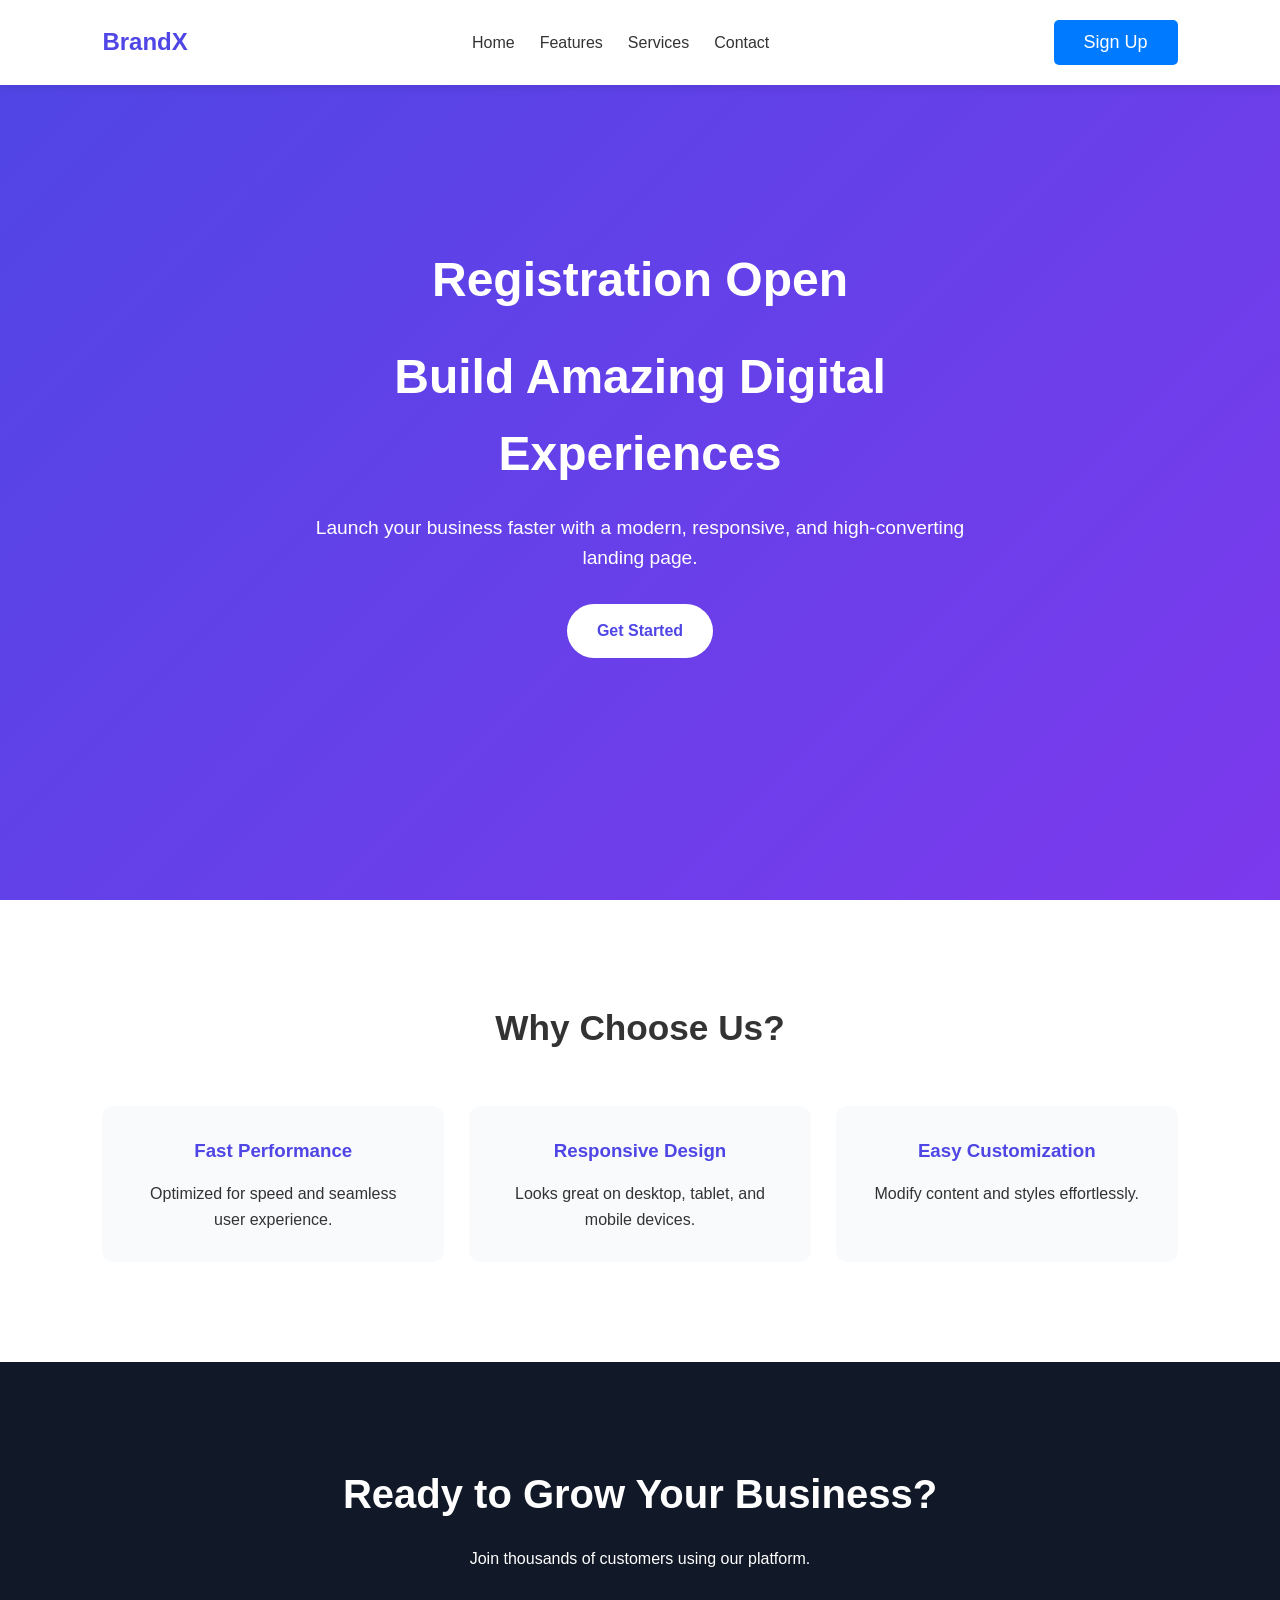
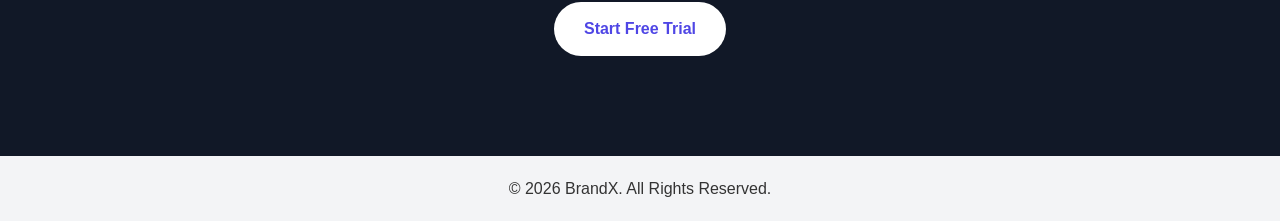
==== index.html @ aa25edfa "add a signup button" ====
<!DOCTYPE html>
<html lang="en">
<head>
    <meta charset="UTF-8">
    <meta name="viewport" content="width=device-width, initial-scale=1.0">
    <title>Modern Landing Page</title>
    <link rel="stylesheet" href="./CSS/style.css">
</head>
<body>

    <nav>
        <div class="logo">BrandX</div>

        <ul class="nav-links">
            <li><a href="#home">Home</a></li>
            <li><a href="#features">Features</a></li>
            <li><a href="service.html">Services</a></li>
            <li><a href="#contact">Contact</a></li>
        </ul>

        <button id="signupBtn">Sign Up</button>

<div class="popup" id="popup">
    <div class="form-box">
        <span class="close">&times;</span>

        <h2>Create Account</h2>

        <form>
            <input type="email" placeholder="Enter Email" required>
            <input type="password" placeholder="Enter Password" required>

            <button type="submit" class="signup-btn">
                Sign Up
            </button>

            <div class="divider">OR</div>

            <button type="button" class="google-btn">
                Login with Google
            </button>
        </form>
    </div>
</div>

        

    </nav>

    <section class="hero" id="home">
        <div class="hero-content">
            <h1>Registration Open</h1>
            <h1>Build Amazing Digital Experiences</h1>

            <p>
                Launch your business faster with a modern, responsive,
                and high-converting landing page.
            </p>

            <a href="#features" class="btn">Get Started</a>
        </div>
    </section>

    <section class="features" id="features">
        <h2>Why Choose Us?</h2>

        <div class="feature-grid">
            <div class="card">
                <h3>Fast Performance</h3>
                <p>Optimized for speed and seamless user experience.</p>
            </div>

            <div class="card">
                <h3>Responsive Design</h3>
                <p>Looks great on desktop, tablet, and mobile devices.</p>
            </div>

            <div class="card">
                <h3>Easy Customization</h3>
                <p>Modify content and styles effortlessly.</p>
            </div>
        </div>
    </section>

    <section class="cta" id="contact">
        <h2>Ready to Grow Your Business?</h2>
        <p>Join thousands of customers using our platform.</p>

        <a href="#" class="btn cta-btn">Start Free Trial</a>
    </section>

    <footer>
        <p>&copy; 2026 BrandX. All Rights Reserved.</p>
    </footer>

    <script src="./JS/app.js"></script>
</body>
</html>
---- CSS/style.css ----
*{
    margin:0;
    padding:0;
    box-sizing:border-box;
    font-family:Arial, sans-serif;
}

html{
    scroll-behavior:smooth;
}

body{
    line-height:1.6;
    color:#333;
}

/* Navbar */
nav{
    position:fixed;
    top:0;
    width:100%;
    display:flex;
    justify-content:space-between;
    align-items:center;
    padding:20px 8%;
    background:#fff;
    box-shadow:0 2px 10px rgba(0,0,0,0.1);
    z-index:1000;
}

.logo{
    font-size:24px;
    font-weight:bold;
    color:#4f46e5;
}

.nav-links{
    display:flex;
    list-style:none;
    gap:25px;
}

.nav-links a{
    text-decoration:none;
    color:#333;
    transition:0.3s;
}

.nav-links a:hover{
    color:#4f46e5;
}

/* Hero Section */
.hero{
    min-height:100vh;
    display:flex;
    justify-content:center;
    align-items:center;
    text-align:center;
    padding:0 20px;
    background:linear-gradient(135deg,#4f46e5,#7c3aed);
    color:white;
}

.hero-content{
    max-width:700px;
}

.hero h1{
    font-size:3rem;
    margin-bottom:20px;
}

.hero p{
    font-size:1.2rem;
    margin-bottom:30px;
}

.btn{
    display:inline-block;
    padding:14px 30px;
    background:white;
    color:#4f46e5;
    text-decoration:none;
    border-radius:50px;
    font-weight:bold;
    transition:0.3s;
}

.btn:hover{
    transform:translateY(-3px);
    box-shadow:0 10px 20px rgba(0,0,0,0.2);
}

/* Features */
.features{
    padding:100px 8%;
    text-align:center;
}

.features h2{
    margin-bottom:50px;
    font-size:2.2rem;
}

.feature-grid{
    display:grid;
    grid-template-columns:repeat(auto-fit,minmax(250px,1fr));
    gap:25px;
}

.card{
    background:#f8fafc;
    padding:30px;
    border-radius:12px;
    transition:0.3s;
}

.card:hover{
    transform:translateY(-8px);
    box-shadow:0 10px 25px rgba(0,0,0,0.1);
}

.card h3{
    margin-bottom:15px;
    color:#4f46e5;
}

/* CTA */
.cta{
    background:#111827;
    color:white;
    text-align:center;
    padding:100px 8%;
}

.cta h2{
    margin-bottom:20px;
    font-size:2.5rem;
}

.cta p{
    margin-bottom:30px;
}

/* Footer */
footer{
    text-align:center;
    padding:20px;
    background:#f3f4f6;
}

@media(max-width:768px){

    nav{
        flex-direction:column;
        gap:15px;
    }

    .hero h1{
        font-size:2.2rem;
    }

    .nav-links{
        gap:15px;
    }
}
/* Service Page */

.service-hero{
    height:60vh;
    background:linear-gradient(135deg,#4f46e5,#7c3aed);
    display:flex;
    justify-content:center;
    align-items:center;
    text-align:center;
    color:#fff;
    padding:20px;
}

.service-content h1{
    font-size:3rem;
    margin-bottom:15px;
}

.service-content p{
    max-width:700px;
    margin:auto;
    font-size:1.1rem;
}

.services-section{
    padding:100px 8%;
    display:grid;
    grid-template-columns:repeat(auto-fit,minmax(280px,1fr));
    gap:25px;
}

.service-card{
    background:#f8fafc;
    padding:30px;
    border-radius:12px;
    text-align:center;
    transition:0.3s;
}

.service-card:hover{
    transform:translateY(-10px);
    box-shadow:0 10px 25px rgba(0,0,0,0.1);
}

.service-card h2{
    color:#4f46e5;
    margin-bottom:15px;
}
#signupBtn{
    padding:12px 30px;
    background:#007bff;
    color:white;
    border:none;
    border-radius:5px;
    cursor:pointer;
    font-size:18px;
}

.popup{
    display:none;
    position:fixed;
    top:0;
    left:0;
    width:100%;
    height:100%;
    background:rgba(0,0,0,0.6);
}

.form-box{
    width:350px;
    background:white;
    padding:25px;
    border-radius:10px;
    position:absolute;
    top:50%;
    left:50%;
    transform:translate(-50%,-50%);
}

.close{
    float:right;
    font-size:25px;
    cursor:pointer;
}

h2{
    text-align:center;
    margin-bottom:20px;
}

input{
    width:100%;
    padding:12px;
    margin:10px 0;
    border:1px solid #ccc;
    border-radius:5px;
}

.signup-btn{
    width:100%;
    padding:12px;
    background:#007bff;
    color:white;
    border:none;
    border-radius:5px;
    cursor:pointer;
}

.divider{
    text-align:center;
    margin:15px 0;
    color:#666;
}

.google-btn{
    width:100%;
    padding:12px;
    background:#fff;
    border:1px solid #ccc;
    border-radius:5px;
    cursor:pointer;
    font-weight:bold;
}
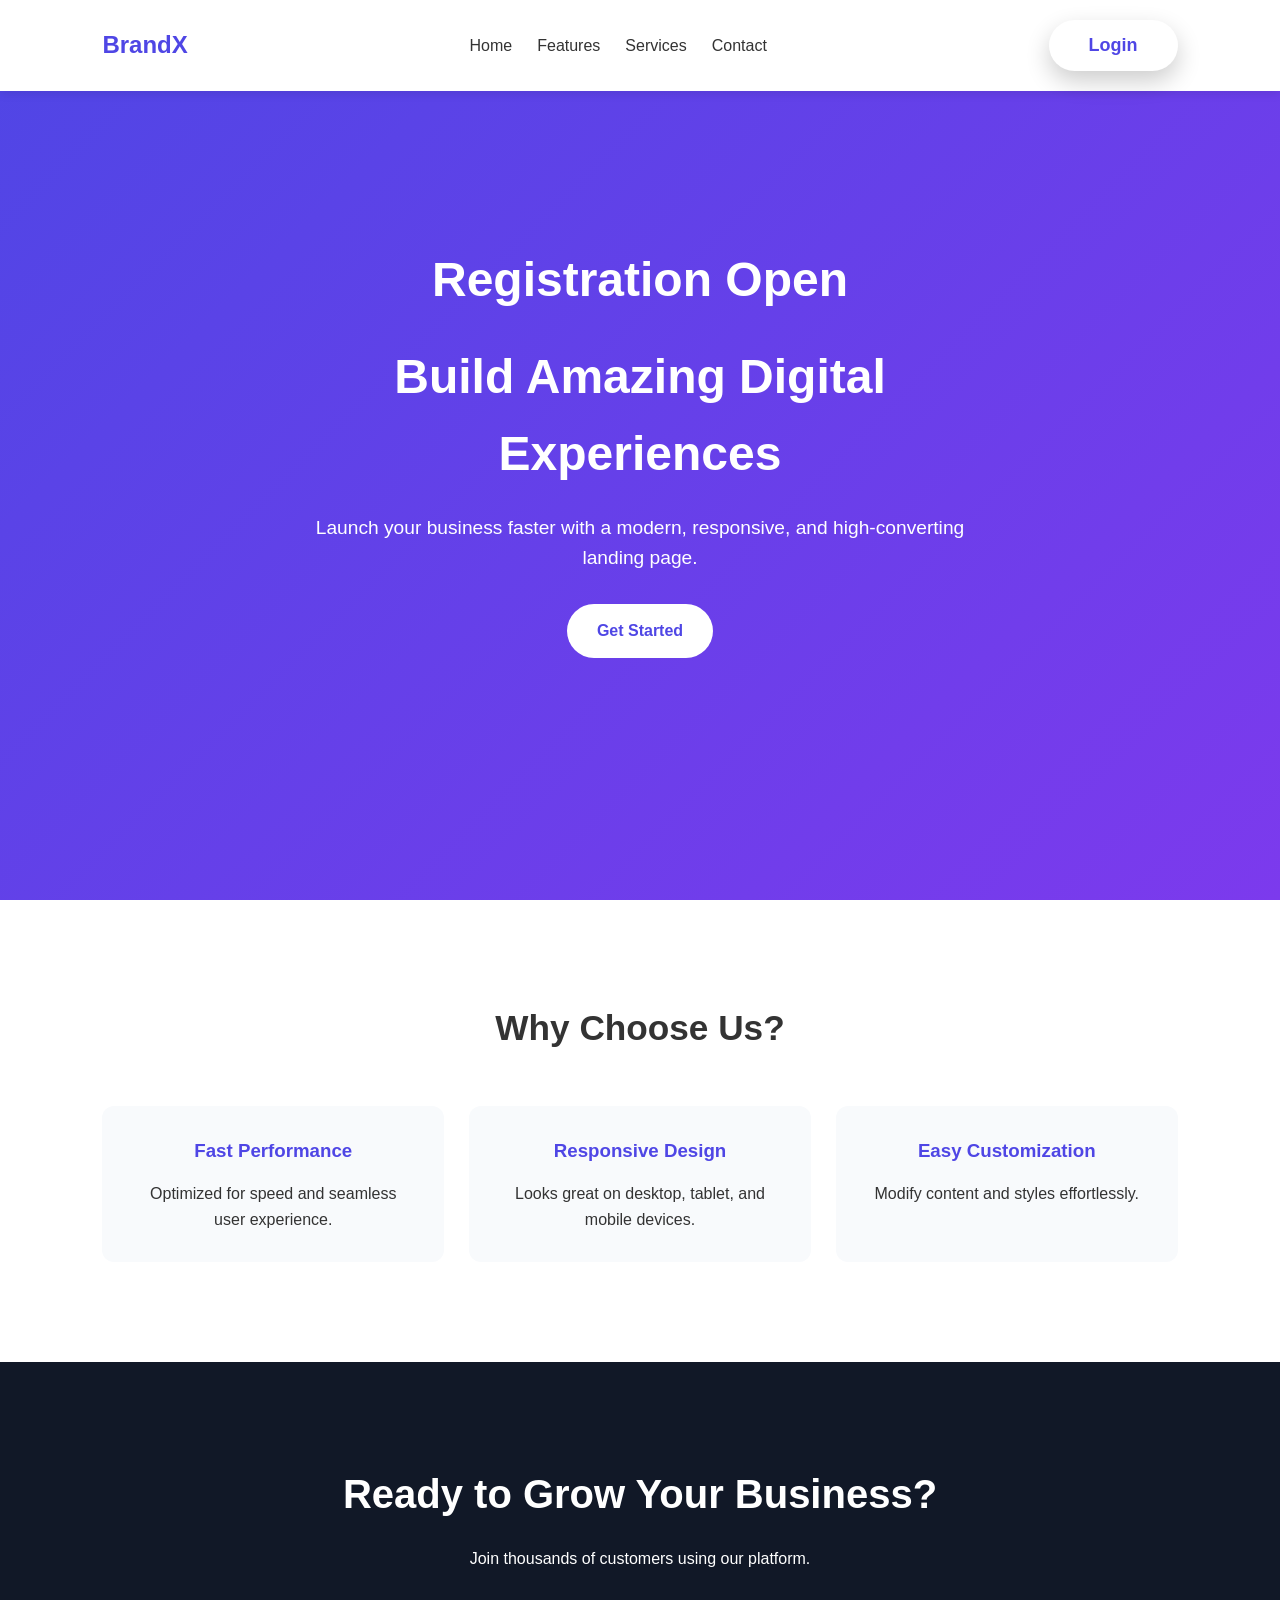
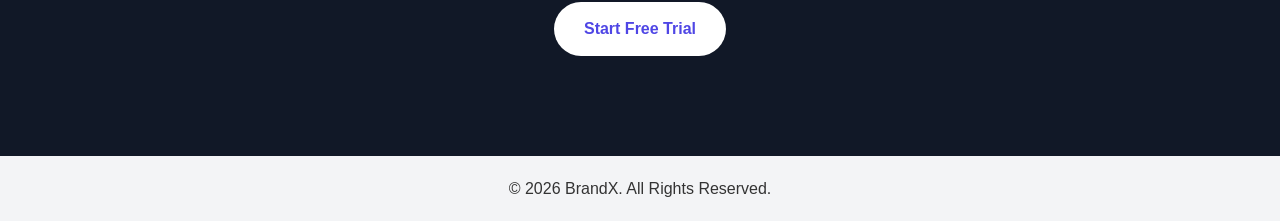
==== commit 204d564d: "add a login button" ====
--- a/index.html
+++ b/index.html
@@ -17,33 +17,26 @@
             <li><a href="service.html">Services</a></li>
             <li><a href="#contact">Contact</a></li>
         </ul>
+         <button class="login-btn" onclick="openForm()">
+        Login
+    </button>
 
-        <button id="signupBtn">Sign Up</button>
+    <div class="popup" id="loginPopup">
+        <div class="form-box">
+            <span class="close-btn" onclick="closeForm()">×</span>
 
-<div class="popup" id="popup">
-    <div class="form-box">
-        <span class="close">&times;</span>
+            <h2>Welcome Back</h2>
 
-        <h2>Create Account</h2>
+            <form>
+                <input type="email" placeholder="Email Address" required>
+                <input type="password" placeholder="Password" required>
 
-        <form>
-            <input type="email" placeholder="Enter Email" required>
-            <input type="password" placeholder="Enter Password" required>
-
-            <button type="submit" class="signup-btn">
-                Sign Up
-            </button>
-
-            <div class="divider">OR</div>
-
-            <button type="button" class="google-btn">
-                Login with Google
-            </button>
-        </form>
+                <button type="submit" class="submit-btn">
+                    Sign In
+                </button>
+            </form>
+        </div>
     </div>
-</div>
-
-        
 
     </nav>
 
--- a/CSS/style.css
+++ b/CSS/style.css
@@ -213,78 +213,104 @@
     color:#4f46e5;
     margin-bottom:15px;
 }
-#signupBtn{
-    padding:12px 30px;
-    background:#007bff;
-    color:white;
+/* Login Button */
+.login-btn{
+    padding:15px 40px;
     border:none;
-    border-radius:5px;
+    border-radius:50px;
+    background:white;
+    color:#4f46e5;
+    font-size:18px;
+    font-weight:600;
     cursor:pointer;
-    font-size:18px;
-}
-
+    transition:0.3s;
+    box-shadow:0 10px 25px rgba(0,0,0,0.2);
+}
+
+.login-btn:hover{
+    transform:translateY(-4px);
+    box-shadow:0 15px 35px rgba(0,0,0,0.3);
+}
+
+/* Popup Background */
 .popup{
-    display:none;
     position:fixed;
     top:0;
     left:0;
     width:100%;
     height:100%;
-    background:rgba(0,0,0,0.6);
-}
-
+    background:rgba(0,0,0,0.5);
+    display:none;
+    justify-content:center;
+    align-items:center;
+}
+
+/* Form Box */
 .form-box{
-    width:350px;
+    width:380px;
     background:white;
-    padding:25px;
+    padding:35px;
+    border-radius:20px;
+    position:relative;
+    animation:popup 0.3s ease;
+}
+
+@keyframes popup{
+    from{
+        transform:scale(0.8);
+        opacity:0;
+    }
+    to{
+        transform:scale(1);
+        opacity:1;
+    }
+}
+
+.form-box h2{
+    text-align:center;
+    margin-bottom:25px;
+    color:#333;
+}
+
+.form-box input{
+    width:100%;
+    padding:14px;
+    margin:10px 0;
+    border:1px solid #ddd;
     border-radius:10px;
+    outline:none;
+    font-size:15px;
+}
+
+.form-box input:focus{
+    border-color:#4f46e5;
+}
+
+/* Login Form Button */
+.submit-btn{
+    width:100%;
+    padding:14px;
+    border:none;
+    border-radius:10px;
+    background:linear-gradient(135deg,#4f46e5,#7c3aed);
+    color:white;
+    font-size:16px;
+    font-weight:600;
+    cursor:pointer;
+    margin-top:10px;
+    transition:0.3s;
+}
+
+.submit-btn:hover{
+    transform:translateY(-2px);
+}
+
+/* Close Button */
+.close-btn{
     position:absolute;
-    top:50%;
-    left:50%;
-    transform:translate(-50%,-50%);
-}
-
-.close{
-    float:right;
-    font-size:25px;
+    top:15px;
+    right:20px;
+    font-size:28px;
     cursor:pointer;
-}
-
-h2{
-    text-align:center;
-    margin-bottom:20px;
-}
-
-input{
-    width:100%;
-    padding:12px;
-    margin:10px 0;
-    border:1px solid #ccc;
-    border-radius:5px;
-}
-
-.signup-btn{
-    width:100%;
-    padding:12px;
-    background:#007bff;
-    color:white;
-    border:none;
-    border-radius:5px;
-    cursor:pointer;
-}
-
-.divider{
-    text-align:center;
-    margin:15px 0;
     color:#666;
-}
-
-.google-btn{
-    width:100%;
-    padding:12px;
-    background:#fff;
-    border:1px solid #ccc;
-    border-radius:5px;
-    cursor:pointer;
-    font-weight:bold;
 }
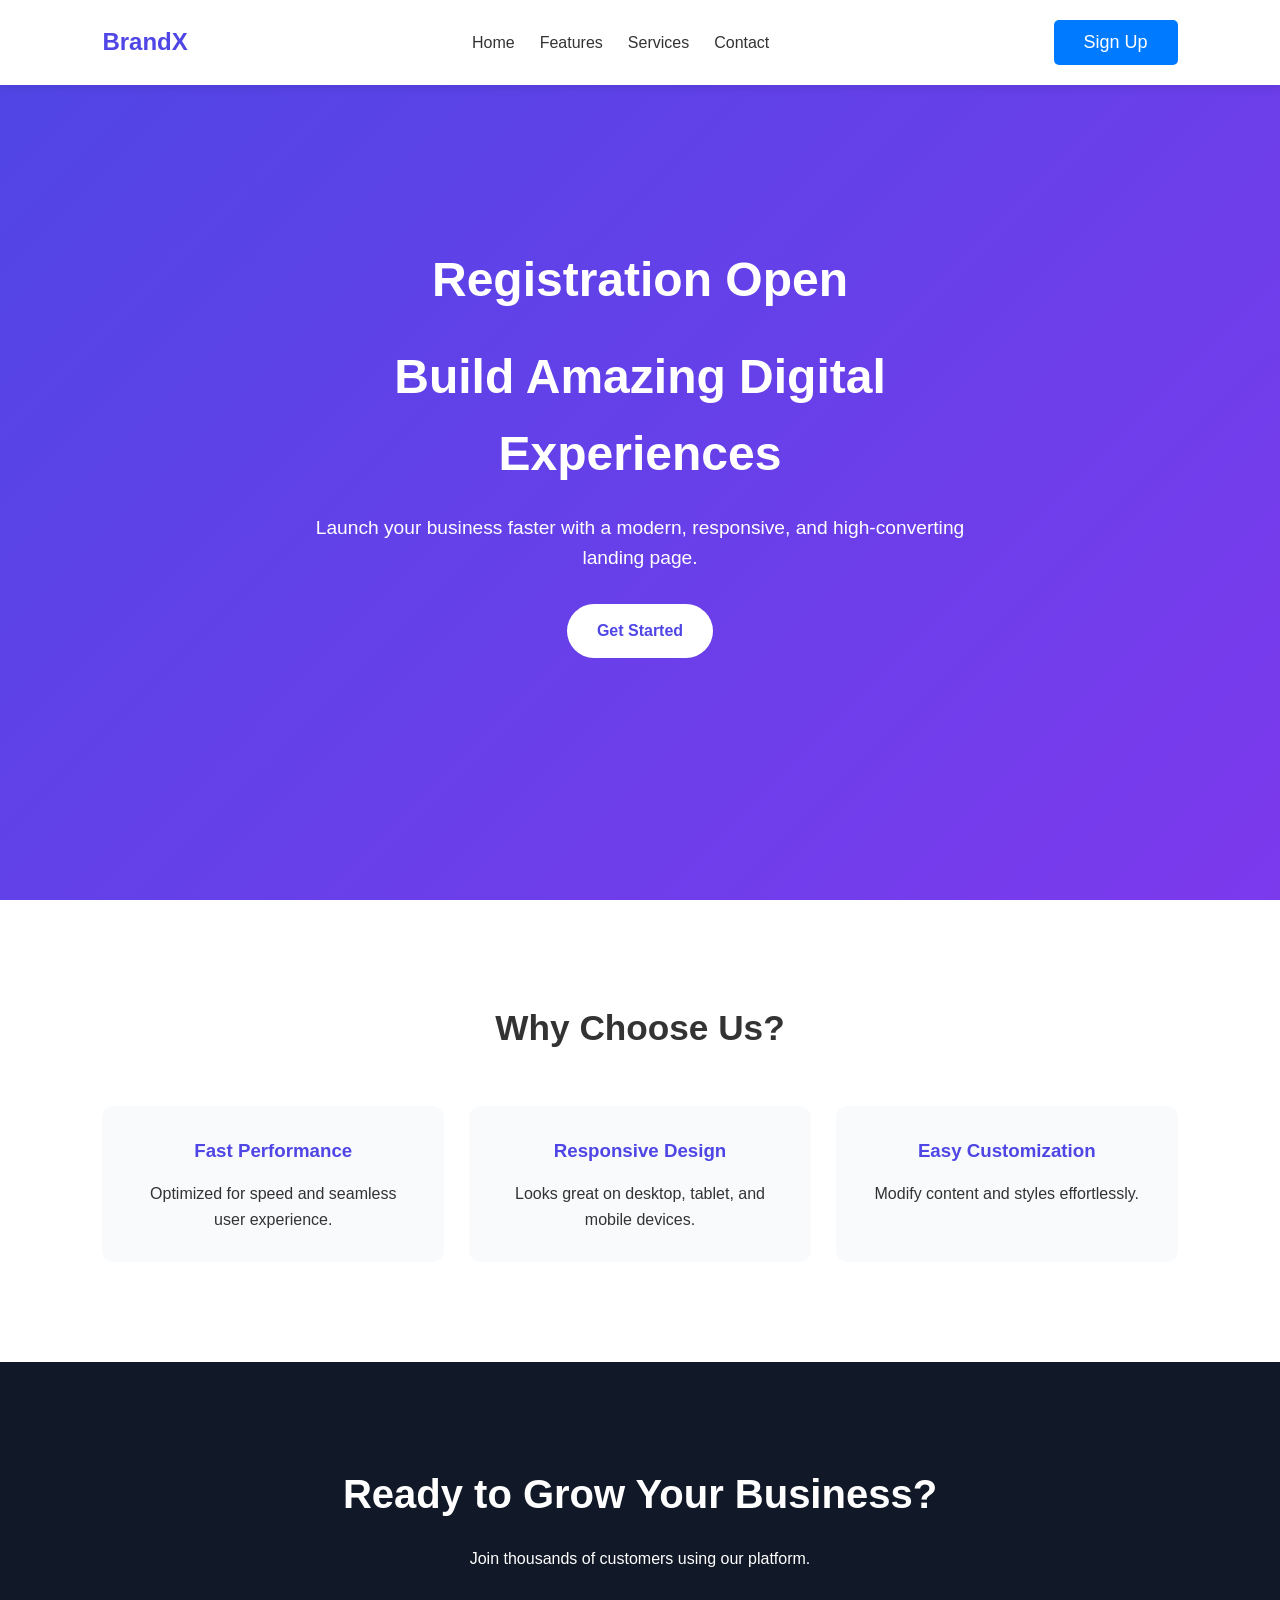
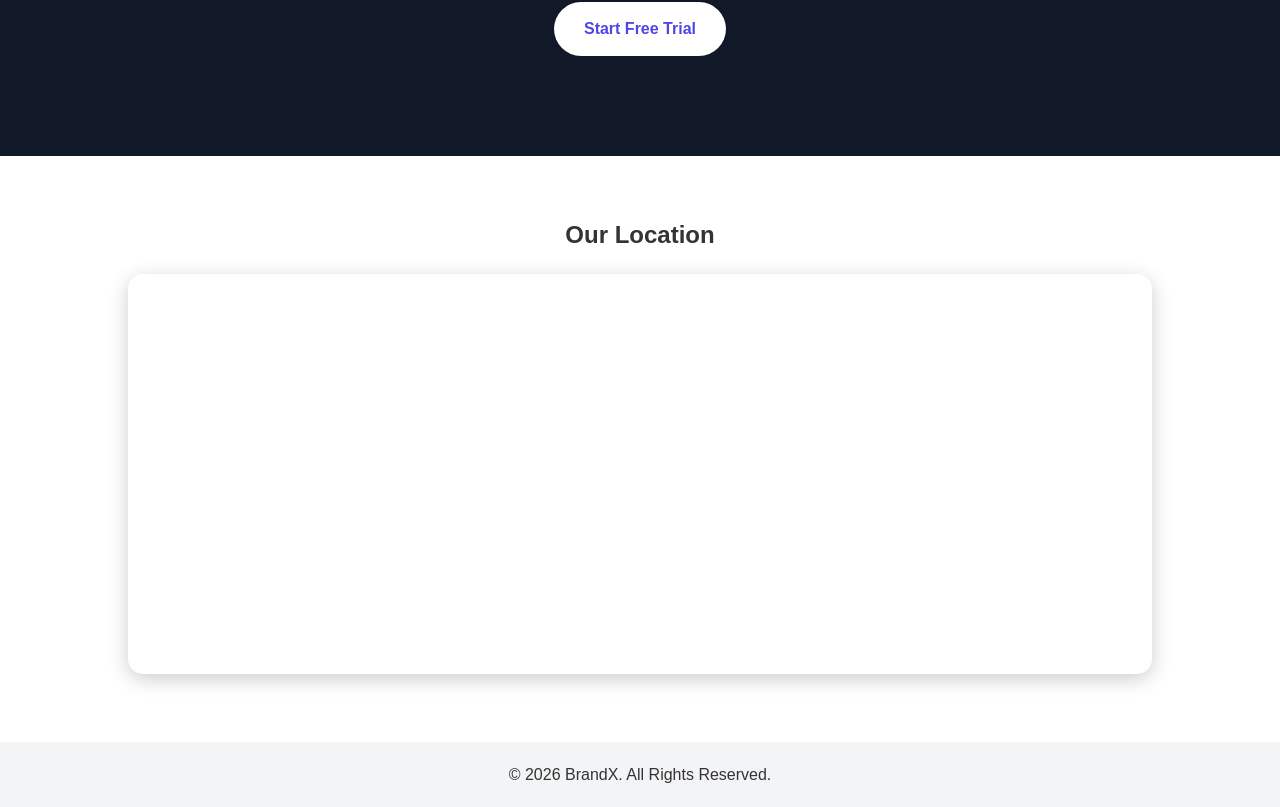
==== commit af589ddc: "Added map section" ====
--- a/index.html
+++ b/index.html
@@ -17,26 +17,33 @@
             <li><a href="service.html">Services</a></li>
             <li><a href="#contact">Contact</a></li>
         </ul>
-         <button class="login-btn" onclick="openForm()">
-        Login
-    </button>
 
-    <div class="popup" id="loginPopup">
-        <div class="form-box">
-            <span class="close-btn" onclick="closeForm()">×</span>
+        <button id="signupBtn">Sign Up</button>
 
-            <h2>Welcome Back</h2>
+<div class="popup" id="popup">
+    <div class="form-box">
+        <span class="close">&times;</span>
 
-            <form>
-                <input type="email" placeholder="Email Address" required>
-                <input type="password" placeholder="Password" required>
+        <h2>Create Account</h2>
 
-                <button type="submit" class="submit-btn">
-                    Sign In
-                </button>
-            </form>
-        </div>
+        <form>
+            <input type="email" placeholder="Enter Email" required>
+            <input type="password" placeholder="Enter Password" required>
+
+            <button type="submit" class="signup-btn">
+                Sign Up
+            </button>
+
+            <div class="divider">OR</div>
+
+            <button type="button" class="google-btn">
+                Login with Google
+            </button>
+        </form>
     </div>
+</div>
+
+        
 
     </nav>
 
@@ -81,6 +88,17 @@
 
         <a href="#" class="btn cta-btn">Start Free Trial</a>
     </section>
+    <section class="map-section">
+    <h2>Our Location</h2>
+
+    <iframe
+        src="https://www.google.com/maps?q=Karachi,Pakistan&output=embed"
+        width="100%"
+        height="400"
+        style="border:0;"
+        loading="lazy">
+    </iframe>
+</section>
 
     <footer>
         <p>&copy; 2026 BrandX. All Rights Reserved.</p>
--- a/CSS/style.css
+++ b/CSS/style.css
@@ -213,104 +213,93 @@
     color:#4f46e5;
     margin-bottom:15px;
 }
-/* Login Button */
-.login-btn{
-    padding:15px 40px;
+#signupBtn{
+    padding:12px 30px;
+    background:#007bff;
+    color:white;
     border:none;
-    border-radius:50px;
-    background:white;
-    color:#4f46e5;
+    border-radius:5px;
+    cursor:pointer;
     font-size:18px;
-    font-weight:600;
-    cursor:pointer;
-    transition:0.3s;
-    box-shadow:0 10px 25px rgba(0,0,0,0.2);
-}
-
-.login-btn:hover{
-    transform:translateY(-4px);
-    box-shadow:0 15px 35px rgba(0,0,0,0.3);
-}
-
-/* Popup Background */
+}
+
 .popup{
+    display:none;
     position:fixed;
     top:0;
     left:0;
     width:100%;
     height:100%;
-    background:rgba(0,0,0,0.5);
-    display:none;
-    justify-content:center;
-    align-items:center;
-}
-
-/* Form Box */
+    background:rgba(0,0,0,0.6);
+}
+
 .form-box{
-    width:380px;
+    width:350px;
     background:white;
-    padding:35px;
-    border-radius:20px;
-    position:relative;
-    animation:popup 0.3s ease;
-}
-
-@keyframes popup{
-    from{
-        transform:scale(0.8);
-        opacity:0;
-    }
-    to{
-        transform:scale(1);
-        opacity:1;
-    }
-}
-
-.form-box h2{
-    text-align:center;
-    margin-bottom:25px;
-    color:#333;
-}
-
-.form-box input{
-    width:100%;
-    padding:14px;
+    padding:25px;
+    border-radius:10px;
+    position:absolute;
+    top:50%;
+    left:50%;
+    transform:translate(-50%,-50%);
+}
+
+.close{
+    float:right;
+    font-size:25px;
+    cursor:pointer;
+}
+
+h2{
+    text-align:center;
+    margin-bottom:20px;
+}
+
+input{
+    width:100%;
+    padding:12px;
     margin:10px 0;
-    border:1px solid #ddd;
-    border-radius:10px;
-    outline:none;
-    font-size:15px;
-}
-
-.form-box input:focus{
-    border-color:#4f46e5;
-}
-
-/* Login Form Button */
-.submit-btn{
-    width:100%;
-    padding:14px;
+    border:1px solid #ccc;
+    border-radius:5px;
+}
+
+.signup-btn{
+    width:100%;
+    padding:12px;
+    background:#007bff;
+    color:white;
     border:none;
-    border-radius:10px;
-    background:linear-gradient(135deg,#4f46e5,#7c3aed);
-    color:white;
-    font-size:16px;
-    font-weight:600;
+    border-radius:5px;
     cursor:pointer;
-    margin-top:10px;
-    transition:0.3s;
-}
-
-.submit-btn:hover{
-    transform:translateY(-2px);
-}
-
-/* Close Button */
-.close-btn{
-    position:absolute;
-    top:15px;
-    right:20px;
-    font-size:28px;
+}
+
+.divider{
+    text-align:center;
+    margin:15px 0;
+    color:#666;
+}
+
+.google-btn{
+    width:100%;
+    padding:12px;
+    background:#fff;
+    border:1px solid #ccc;
+    border-radius:5px;
     cursor:pointer;
-    color:#666;
+    font-weight:bold;
+}
+
+.map-section{
+    padding:60px 10%;
+    text-align:center;
+}
+
+.map-section h2{
+    margin-bottom:20px;
+}
+
+.map-section iframe{
+    width:100%;
+    border-radius:15px;
+    box-shadow:0 5px 20px rgba(0,0,0,0.2);
 }
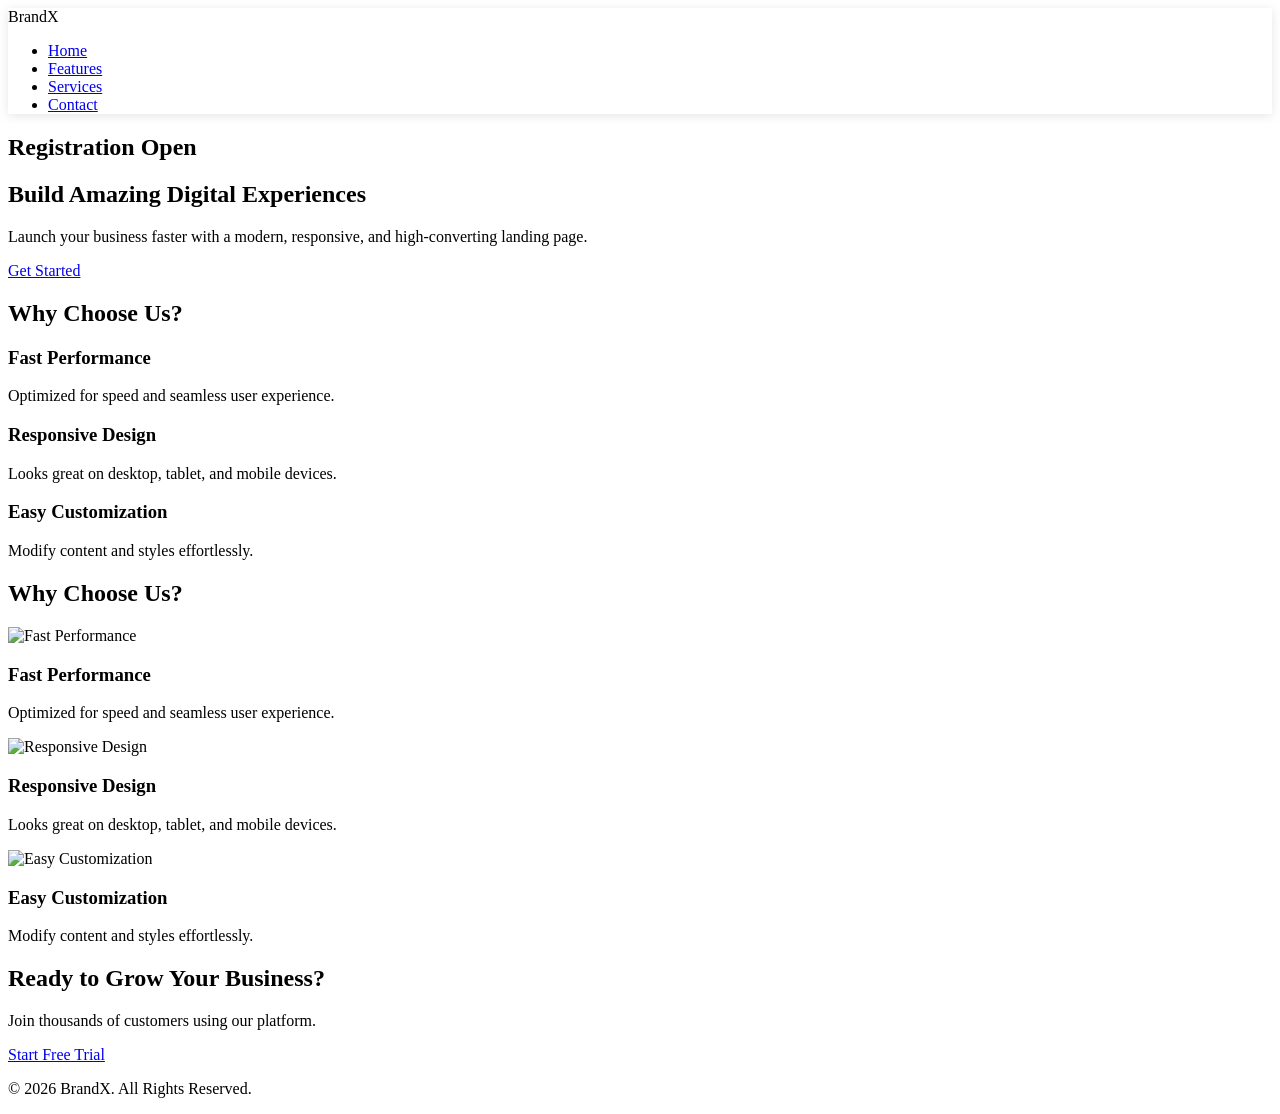
==== commit 01fc8c90: "add images and card section" ====
--- a/index.html
+++ b/index.html
@@ -4,7 +4,7 @@
     <meta charset="UTF-8">
     <meta name="viewport" content="width=device-width, initial-scale=1.0">
     <title>Modern Landing Page</title>
-    <link rel="stylesheet" href="./CSS/style.css">
+    <link rel="stylesheet" href="../landing-page/CSS/style.cssgit ">
 </head>
 <body>
 
@@ -17,34 +17,6 @@
             <li><a href="service.html">Services</a></li>
             <li><a href="#contact">Contact</a></li>
         </ul>
-
-        <button id="signupBtn">Sign Up</button>
-
-<div class="popup" id="popup">
-    <div class="form-box">
-        <span class="close">&times;</span>
-
-        <h2>Create Account</h2>
-
-        <form>
-            <input type="email" placeholder="Enter Email" required>
-            <input type="password" placeholder="Enter Password" required>
-
-            <button type="submit" class="signup-btn">
-                Sign Up
-            </button>
-
-            <div class="divider">OR</div>
-
-            <button type="button" class="google-btn">
-                Login with Google
-            </button>
-        </form>
-    </div>
-</div>
-
-        
-
     </nav>
 
     <section class="hero" id="home">
@@ -79,6 +51,31 @@
                 <h3>Easy Customization</h3>
                 <p>Modify content and styles effortlessly.</p>
             </div>
+            <section class="features" id="features">
+    <h2>Why Choose Us?</h2>
+
+    <div class="feature-grid">
+
+        <div class="card">
+            <img src="../landing-page/images/ChatGPT Image Jun 21, 2026, 12_05_30 PM.png" alt="Fast Performance">
+            <h3>Fast Performance</h3>
+            <p>Optimized for speed and seamless user experience.</p>
+        </div>
+
+        <div class="card">
+            <img src="../landing-page/images/ChatGPT Image Jun 21, 2026, 12_05_31 PM.png" alt="Responsive Design">
+            <h3>Responsive Design</h3>
+            <p>Looks great on desktop, tablet, and mobile devices.</p>
+        </div>
+
+        <div class="card">
+            <img src="../landing-page/images/ChatGPT Image Jun 21, 2026, 12_07_42 PM.png" alt="Easy Customization">
+            <h3>Easy Customization</h3>
+            <p>Modify content and styles effortlessly.</p>
+        </div>
+
+    </div>
+</section>
         </div>
     </section>
 
@@ -88,17 +85,6 @@
 
         <a href="#" class="btn cta-btn">Start Free Trial</a>
     </section>
-    <section class="map-section">
-    <h2>Our Location</h2>
-
-    <iframe
-        src="https://www.google.com/maps?q=Karachi,Pakistan&output=embed"
-        width="100%"
-        height="400"
-        style="border:0;"
-        loading="lazy">
-    </iframe>
-</section>
 
     <footer>
         <p>&copy; 2026 BrandX. All Rights Reserved.</p>
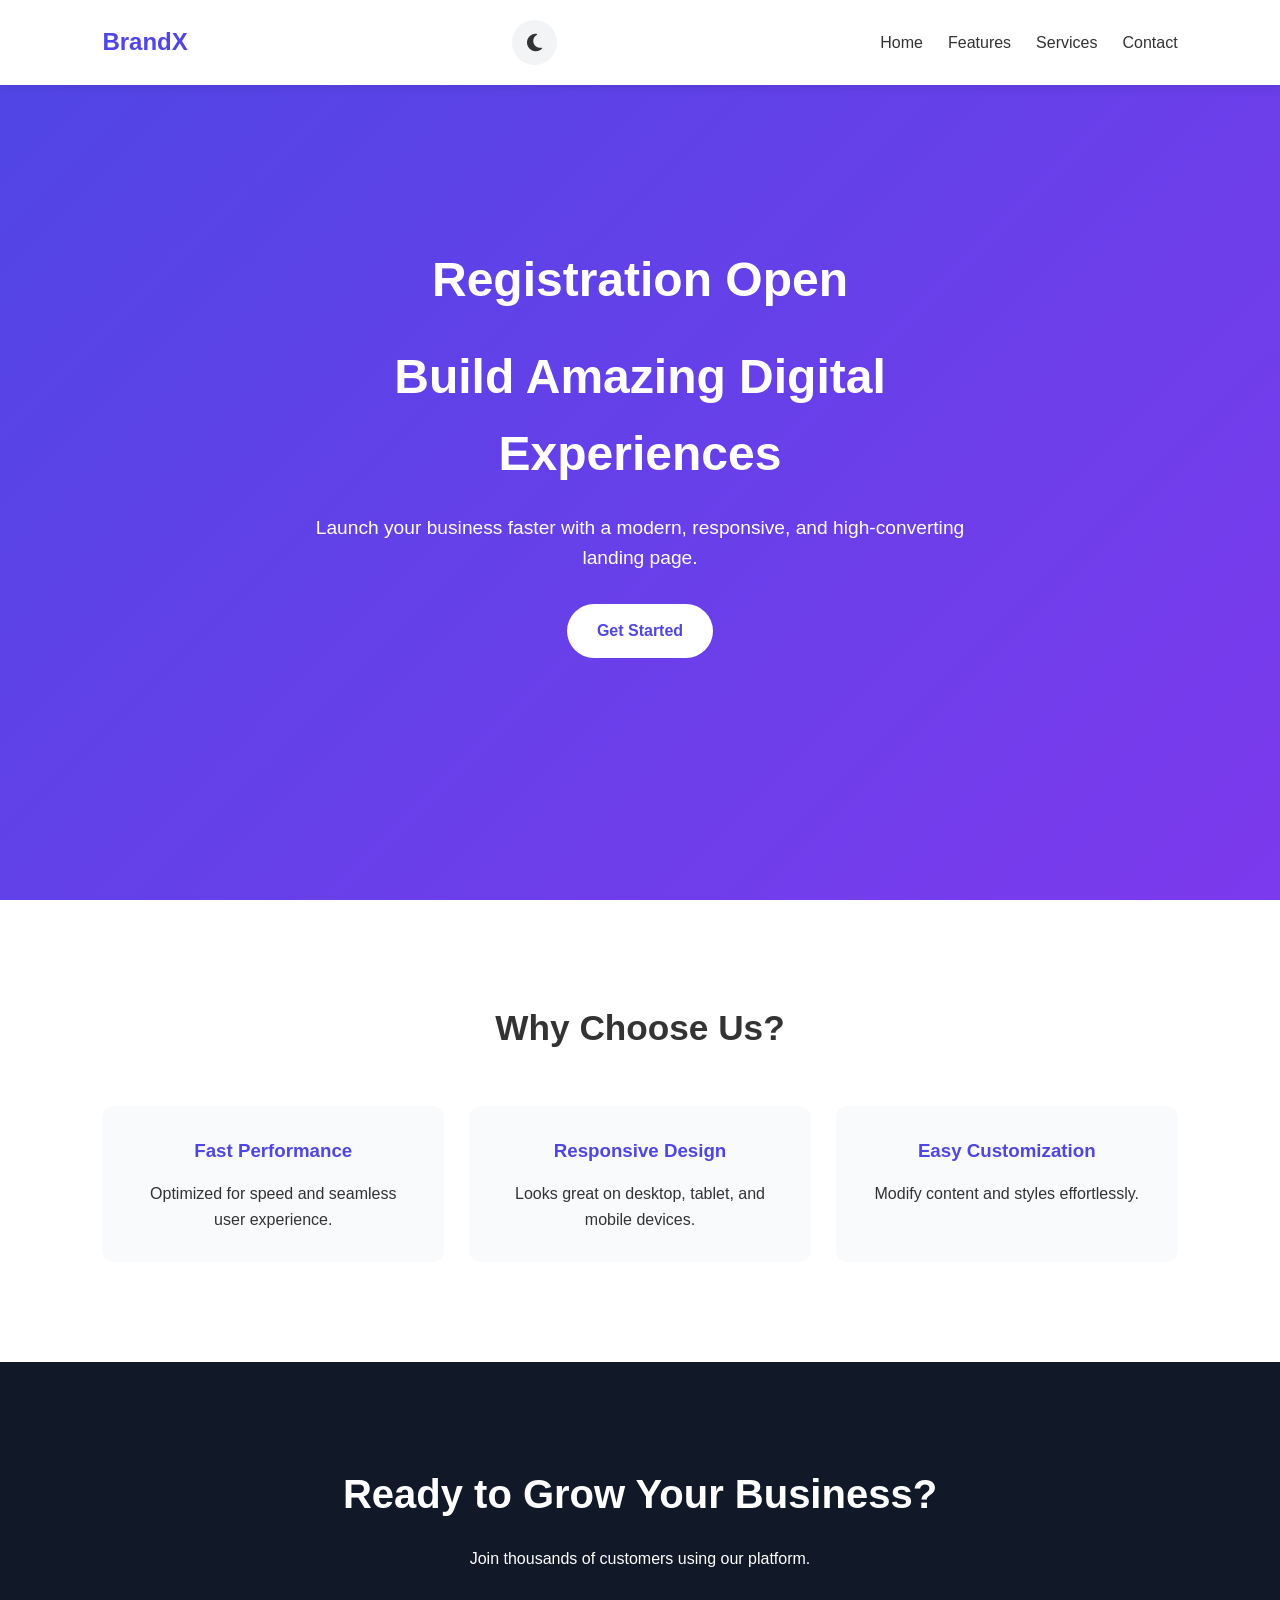
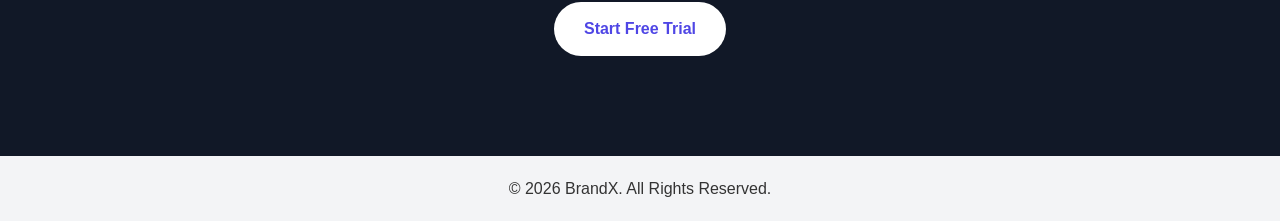
==== commit 4599b109: "chages in toggle button" ====
--- a/index.html
+++ b/index.html
@@ -4,12 +4,19 @@
     <meta charset="UTF-8">
     <meta name="viewport" content="width=device-width, initial-scale=1.0">
     <title>Modern Landing Page</title>
-    <link rel="stylesheet" href="../landing-page/CSS/style.cssgit ">
+    <link rel="stylesheet" href="./CSS/style.css">
+    <link rel="stylesheet"
+        href="https://cdnjs.cloudflare.com/ajax/libs/font-awesome/6.5.1/css/all.min.css">
 </head>
 <body>
 
     <nav>
         <div class="logo">BrandX</div>
+         <div class="theme-toggle">
+    <i class="fas fa-moon"></i>
+</div>
+
+       
 
         <ul class="nav-links">
             <li><a href="#home">Home</a></li>
@@ -51,31 +58,6 @@
                 <h3>Easy Customization</h3>
                 <p>Modify content and styles effortlessly.</p>
             </div>
-            <section class="features" id="features">
-    <h2>Why Choose Us?</h2>
-
-    <div class="feature-grid">
-
-        <div class="card">
-            <img src="../landing-page/images/ChatGPT Image Jun 21, 2026, 12_05_30 PM.png" alt="Fast Performance">
-            <h3>Fast Performance</h3>
-            <p>Optimized for speed and seamless user experience.</p>
-        </div>
-
-        <div class="card">
-            <img src="../landing-page/images/ChatGPT Image Jun 21, 2026, 12_05_31 PM.png" alt="Responsive Design">
-            <h3>Responsive Design</h3>
-            <p>Looks great on desktop, tablet, and mobile devices.</p>
-        </div>
-
-        <div class="card">
-            <img src="../landing-page/images/ChatGPT Image Jun 21, 2026, 12_07_42 PM.png" alt="Easy Customization">
-            <h3>Easy Customization</h3>
-            <p>Modify content and styles effortlessly.</p>
-        </div>
-
-    </div>
-</section>
         </div>
     </section>
 
--- a/CSS/style.css
+++ b/CSS/style.css
@@ -0,0 +1,354 @@
+* {
+  margin: 0;
+  padding: 0;
+  box-sizing: border-box;
+  font-family: Arial, sans-serif;
+}
+
+html {
+  scroll-behavior: smooth;
+}
+
+body {
+  line-height: 1.6;
+  color: #333;
+}
+
+/* Navbar */
+nav {
+  position: fixed;
+  top: 0;
+  width: 100%;
+  display: flex;
+  justify-content: space-between;
+  align-items: center;
+  padding: 20px 8%;
+  background: #fff;
+  box-shadow: 0 2px 10px rgba(0, 0, 0, 0.1);
+  z-index: 1000;
+}
+
+.logo {
+  font-size: 24px;
+  font-weight: bold;
+  color: #4f46e5;
+}
+
+.nav-links {
+  display: flex;
+  list-style: none;
+  gap: 25px;
+}
+
+
+
+.theme-toggle{
+    width:45px;
+    height:45px;
+    border-radius:50%;
+    background:#f3f4f6;
+    display:flex;
+    justify-content:center;
+    align-items:center;
+    cursor:pointer;
+    font-size:20px;
+    transition:.3s;
+}
+
+.theme-toggle:hover{
+    transform:scale(1.1);
+}
+.nav-links a {
+  text-decoration: none;
+  color: #333;
+  transition: 0.3s;
+}
+
+.nav-links a:hover {
+  color: #4f46e5;
+}
+
+/* Hero Section */
+.hero {
+  min-height: 100vh;
+  display: flex;
+  justify-content: center;
+  align-items: center;
+  text-align: center;
+  padding: 0 20px;
+  background: linear-gradient(135deg, #4f46e5, #7c3aed);
+  color: white;
+}
+
+.hero-content {
+  max-width: 700px;
+}
+
+.hero h1 {
+  font-size: 3rem;
+  margin-bottom: 20px;
+}
+
+.hero p {
+  font-size: 1.2rem;
+  margin-bottom: 30px;
+}
+
+.btn {
+  display: inline-block;
+  padding: 14px 30px;
+  background: white;
+  color: #4f46e5;
+  text-decoration: none;
+  border-radius: 50px;
+  font-weight: bold;
+  transition: 0.3s;
+}
+
+.btn:hover {
+  transform: translateY(-3px);
+  box-shadow: 0 10px 20px rgba(0, 0, 0, 0.2);
+}
+
+/* Features */
+.features {
+  padding: 100px 8%;
+  text-align: center;
+}
+
+.features h2 {
+  margin-bottom: 50px;
+  font-size: 2.2rem;
+}
+
+.feature-grid {
+  display: grid;
+  grid-template-columns: repeat(auto-fit, minmax(250px, 1fr));
+  gap: 25px;
+}
+
+.card {
+  background: #f8fafc;
+  padding: 30px;
+  border-radius: 12px;
+  transition: 0.3s;
+}
+
+.card:hover {
+  transform: translateY(-8px);
+  box-shadow: 0 10px 25px rgba(0, 0, 0, 0.1);
+}
+
+.card h3 {
+  margin-bottom: 15px;
+  color: #4f46e5;
+}
+
+/* CTA */
+.cta {
+  background: #111827;
+  color: white;
+  text-align: center;
+  padding: 100px 8%;
+}
+
+.cta h2 {
+  margin-bottom: 20px;
+  font-size: 2.5rem;
+}
+
+.cta p {
+  margin-bottom: 30px;
+}
+
+/* Footer */
+footer {
+  text-align: center;
+  padding: 20px;
+  background: #f3f4f6;
+}
+
+@media (max-width: 768px) {
+     .toggle-btn{
+        display:block;
+    }
+  nav {
+    flex-direction: column;
+    gap: 15px;
+    align-items: flex-start;
+  }
+
+  .nav-links {
+    gap: 15px;
+  }
+
+  .nav-links li {
+    width: 100%;
+    text-align: center;
+  }
+
+  .hero h1 {
+    font-size: 2.2rem;
+  }
+}
+/* Service Page */
+
+.service-hero {
+  height: 60vh;
+  background: linear-gradient(135deg, #4f46e5, #7c3aed);
+  display: flex;
+  justify-content: center;
+  align-items: center;
+  text-align: center;
+  color: #fff;
+  padding: 20px;
+}
+
+.service-content h1 {
+  font-size: 3rem;
+  margin-bottom: 15px;
+}
+
+.service-content p {
+  max-width: 700px;
+  margin: auto;
+  font-size: 1.1rem;
+}
+
+.services-section {
+  padding: 100px 8%;
+  display: grid;
+  grid-template-columns: repeat(auto-fit, minmax(280px, 1fr));
+  gap: 25px;
+}
+
+.service-card {
+  background: #f8fafc;
+  padding: 30px;
+  border-radius: 12px;
+  text-align: center;
+  transition: 0.3s;
+}
+
+.service-card:hover {
+  transform: translateY(-10px);
+  box-shadow: 0 10px 25px rgba(0, 0, 0, 0.1);
+}
+
+.service-card h2 {
+  color: #4f46e5;
+  margin-bottom: 15px;
+}
+
+/* =======================
+   DARK MODE
+======================= */
+
+body.dark-mode{
+    background:#111827;
+    color:#ffffff;
+}
+
+/* Navbar */
+body.dark-mode nav{
+    background:#1f2937;
+}
+
+body.dark-mode .logo{
+    color:#818cf8;
+}
+
+body.dark-mode .nav-links a{
+    color:white;
+}
+
+body.dark-mode .nav-links a:hover{
+    color:#818cf8;
+}
+
+/* Toggle Button */
+body.dark-mode .theme-toggle{
+    background:#374151;
+    color:#facc15;
+}
+
+/* Hero */
+body.dark-mode .hero{
+    background:linear-gradient(
+        135deg,
+        #111827,
+        #1f2937,
+        #374151
+    );
+}
+
+body.dark-mode .hero h1{
+    color:white;
+}
+
+body.dark-mode .hero p{
+    color:#e5e7eb;
+}
+
+/* Buttons */
+body.dark-mode .btn{
+    background:#4f46e5;
+    color:white;
+}
+
+/* Features Section */
+body.dark-mode .features{
+    background:#111827;
+}
+
+body.dark-mode .features h2{
+    color:white;
+}
+
+/* Cards */
+body.dark-mode .card{
+    background:#1f2937;
+    color:white;
+}
+
+body.dark-mode .card h3{
+    color:#818cf8;
+}
+
+/* CTA Section */
+body.dark-mode .cta{
+    background:#030712;
+}
+
+body.dark-mode .cta h2,
+body.dark-mode .cta p{
+    color:white;
+}
+
+/* Footer */
+body.dark-mode footer{
+    background:#1f2937;
+    color:white;
+}
+
+/* Service Page */
+body.dark-mode .service-hero{
+    background:linear-gradient(
+        135deg,
+        #111827,
+        #1f2937
+    );
+}
+
+body.dark-mode .services-section{
+    background:#111827;
+}
+
+body.dark-mode .service-card{
+    background:#1f2937;
+    color:white;
+}
+
+body.dark-mode .service-card h2{
+    color:#818cf8;
+}
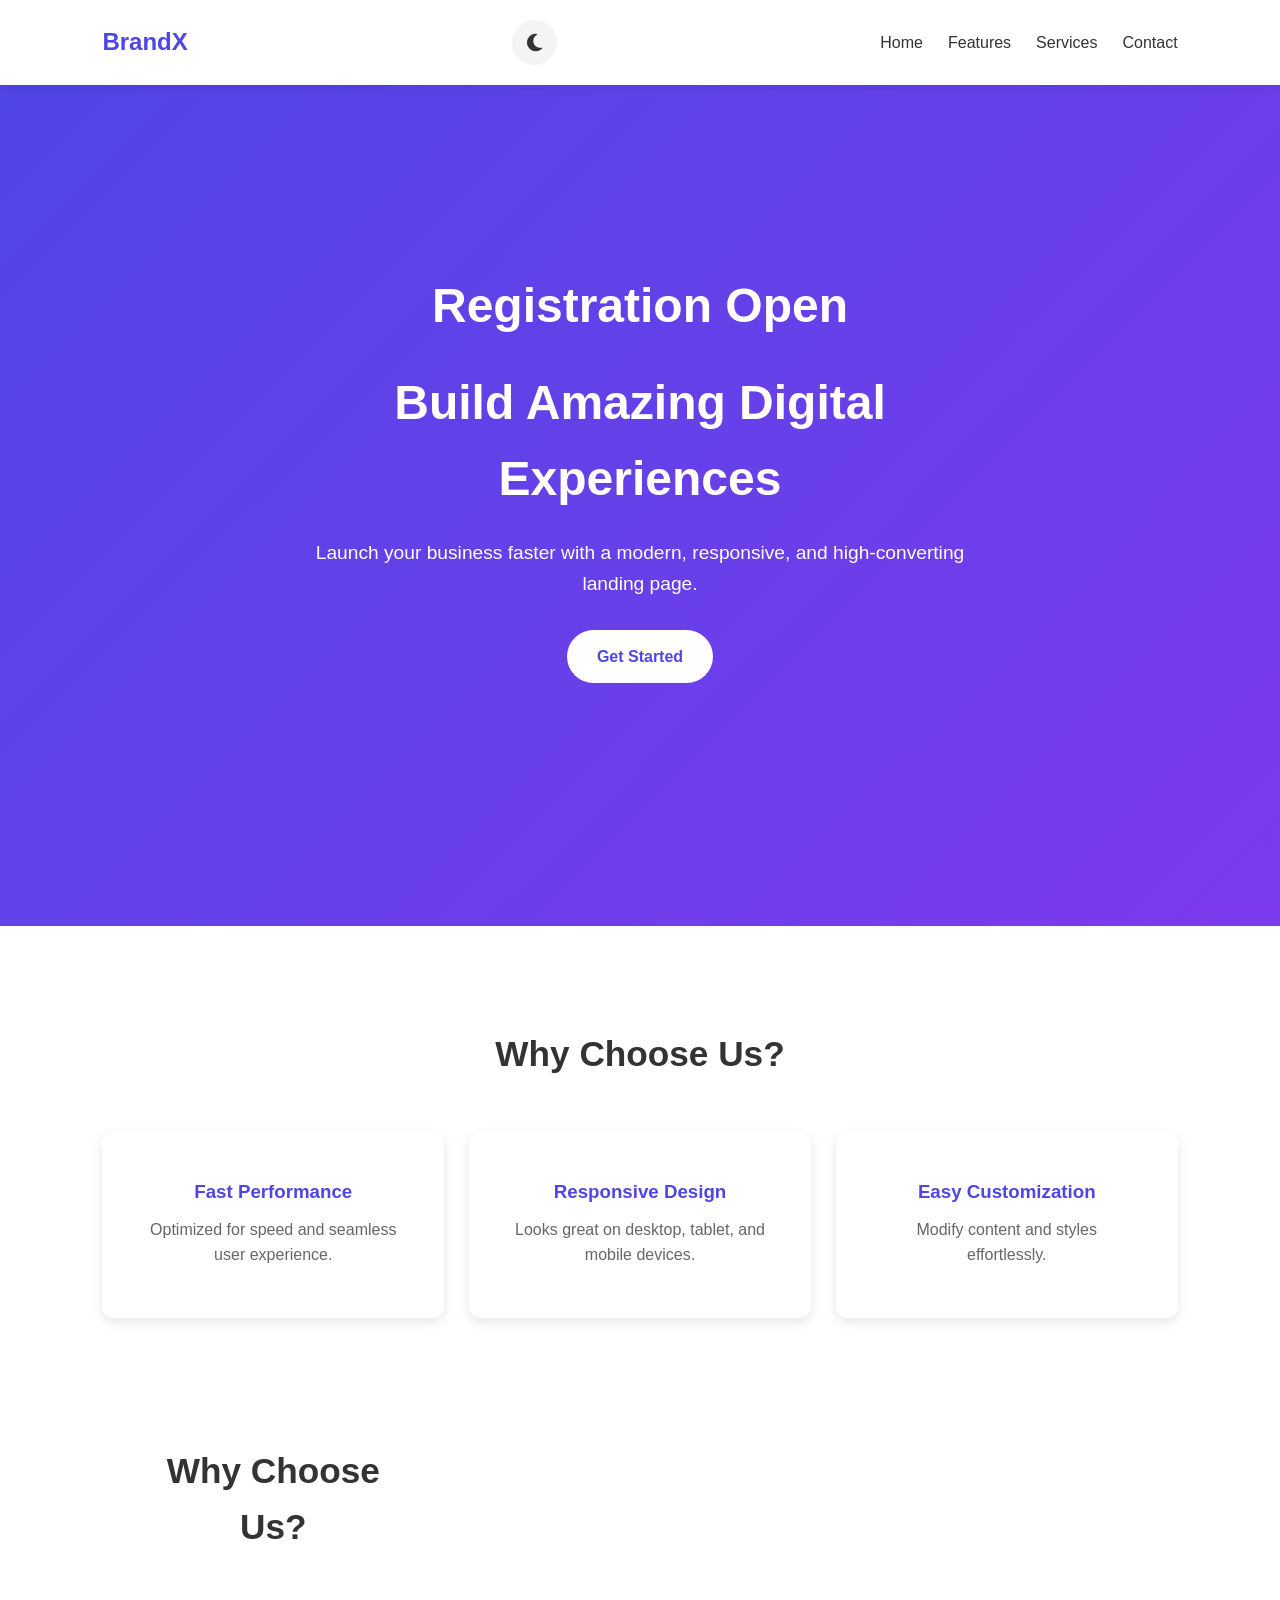
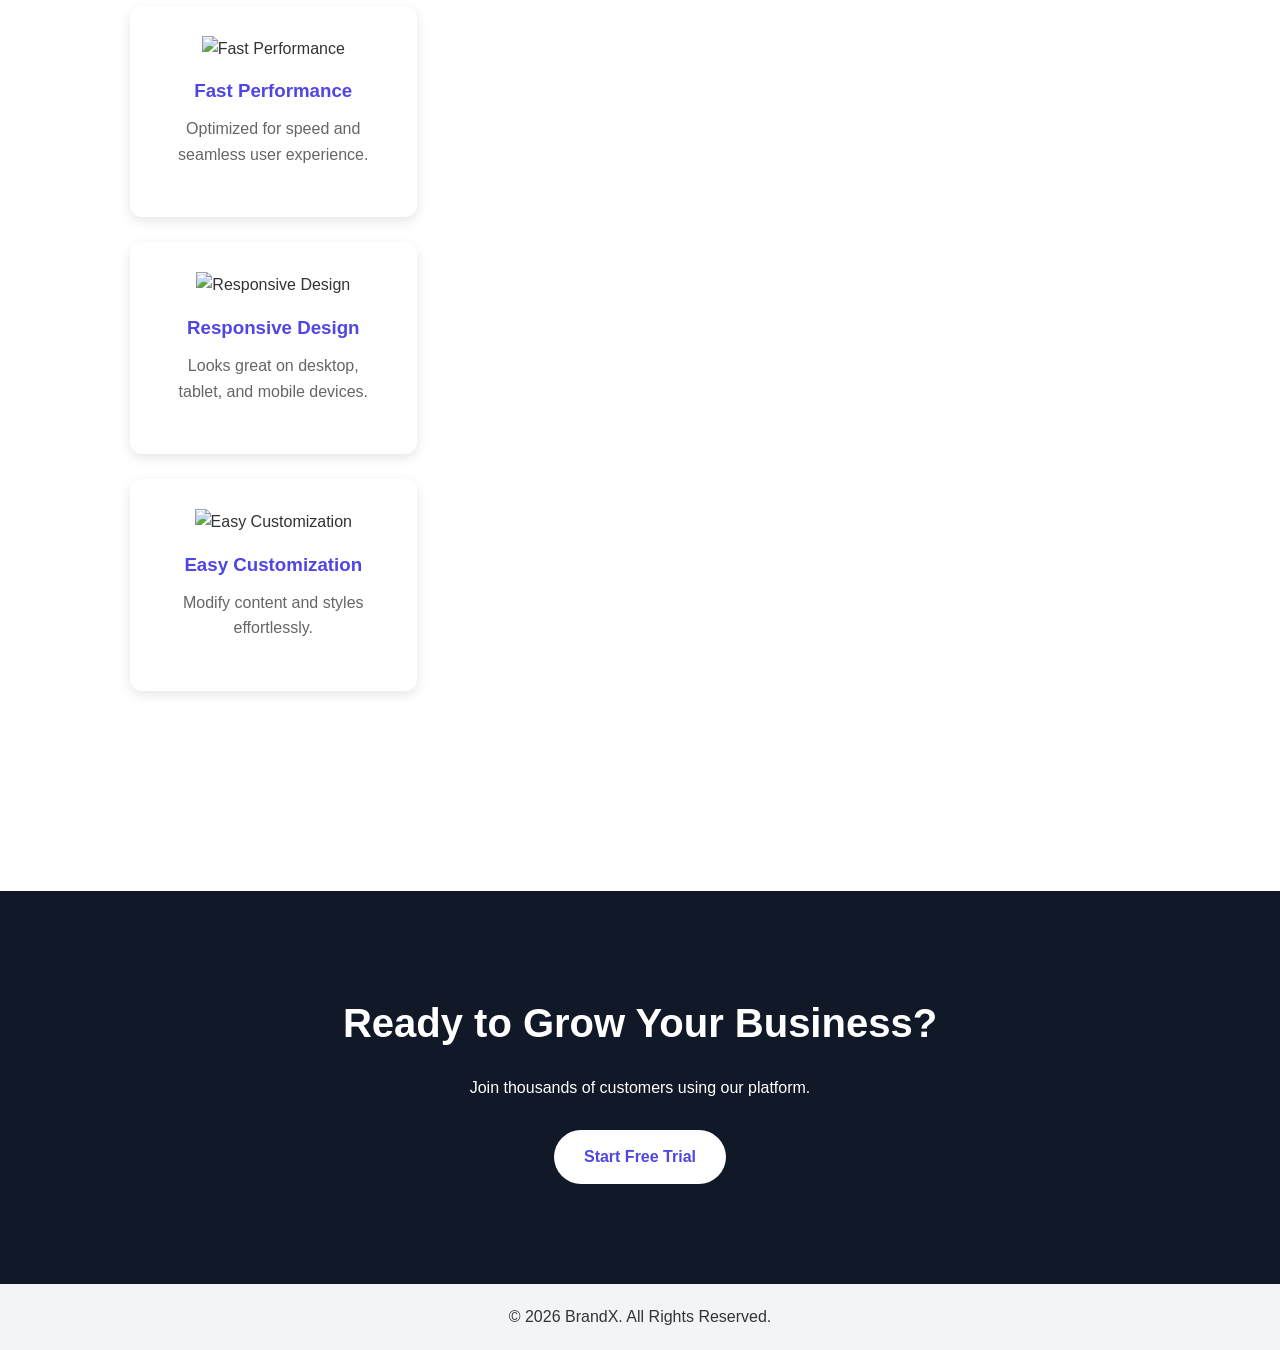
==== commit 5c18e458: "add images and card section" ====
--- a/index.html
+++ b/index.html
@@ -4,9 +4,13 @@
     <meta charset="UTF-8">
     <meta name="viewport" content="width=device-width, initial-scale=1.0">
     <title>Modern Landing Page</title>
+<<<<<<< HEAD
+    <link rel="stylesheet" href="../landing-page/CSS/style.cssgit ">
+=======
     <link rel="stylesheet" href="./CSS/style.css">
     <link rel="stylesheet"
         href="https://cdnjs.cloudflare.com/ajax/libs/font-awesome/6.5.1/css/all.min.css">
+>>>>>>> 561247d18fe2b7d096c1dbbaf1e2390fff96d523
 </head>
 <body>
 
@@ -58,6 +62,31 @@
                 <h3>Easy Customization</h3>
                 <p>Modify content and styles effortlessly.</p>
             </div>
+            <section class="features" id="features">
+    <h2>Why Choose Us?</h2>
+
+    <div class="feature-grid">
+
+        <div class="card">
+            <img src="../landing-page/images/ChatGPT Image Jun 21, 2026, 12_05_30 PM.png" alt="Fast Performance">
+            <h3>Fast Performance</h3>
+            <p>Optimized for speed and seamless user experience.</p>
+        </div>
+
+        <div class="card">
+            <img src="../landing-page/images/ChatGPT Image Jun 21, 2026, 12_05_31 PM.png" alt="Responsive Design">
+            <h3>Responsive Design</h3>
+            <p>Looks great on desktop, tablet, and mobile devices.</p>
+        </div>
+
+        <div class="card">
+            <img src="../landing-page/images/ChatGPT Image Jun 21, 2026, 12_07_42 PM.png" alt="Easy Customization">
+            <h3>Easy Customization</h3>
+            <p>Modify content and styles effortlessly.</p>
+        </div>
+
+    </div>
+</section>
         </div>
     </section>
 
--- a/CSS/style.css
+++ b/CSS/style.css
@@ -235,6 +235,45 @@
   box-shadow: 0 10px 25px rgba(0, 0, 0, 0.1);
 }
 
+<<<<<<< HEAD
+.service-card h2{
+    color:#4f46e5;
+    margin-bottom:15px;
+}
+.feature-grid {
+    display: grid;
+    grid-template-columns: repeat(auto-fit, minmax(280px, 1fr));
+    gap: 25px;
+    margin-top: 40px;
+}
+
+.card {
+    background: #fff;
+    border-radius: 12px;
+    overflow: hidden;
+    box-shadow: 0 4px 12px rgba(0,0,0,0.1);
+    transition: 0.3s;
+    text-align: center;
+}
+
+.card:hover {
+    transform: translateY(-8px);
+}
+
+.card img {
+    width: 100%;
+    height: 200px;
+    object-fit: cover;
+}
+
+.card h3 {
+    margin: 15px 0 10px;
+}
+
+.card p {
+    padding: 0 15px 20px;
+    color: #666;
+=======
 .service-card h2 {
   color: #4f46e5;
   margin-bottom: 15px;
@@ -351,4 +390,5 @@
 
 body.dark-mode .service-card h2{
     color:#818cf8;
+>>>>>>> 561247d18fe2b7d096c1dbbaf1e2390fff96d523
 }
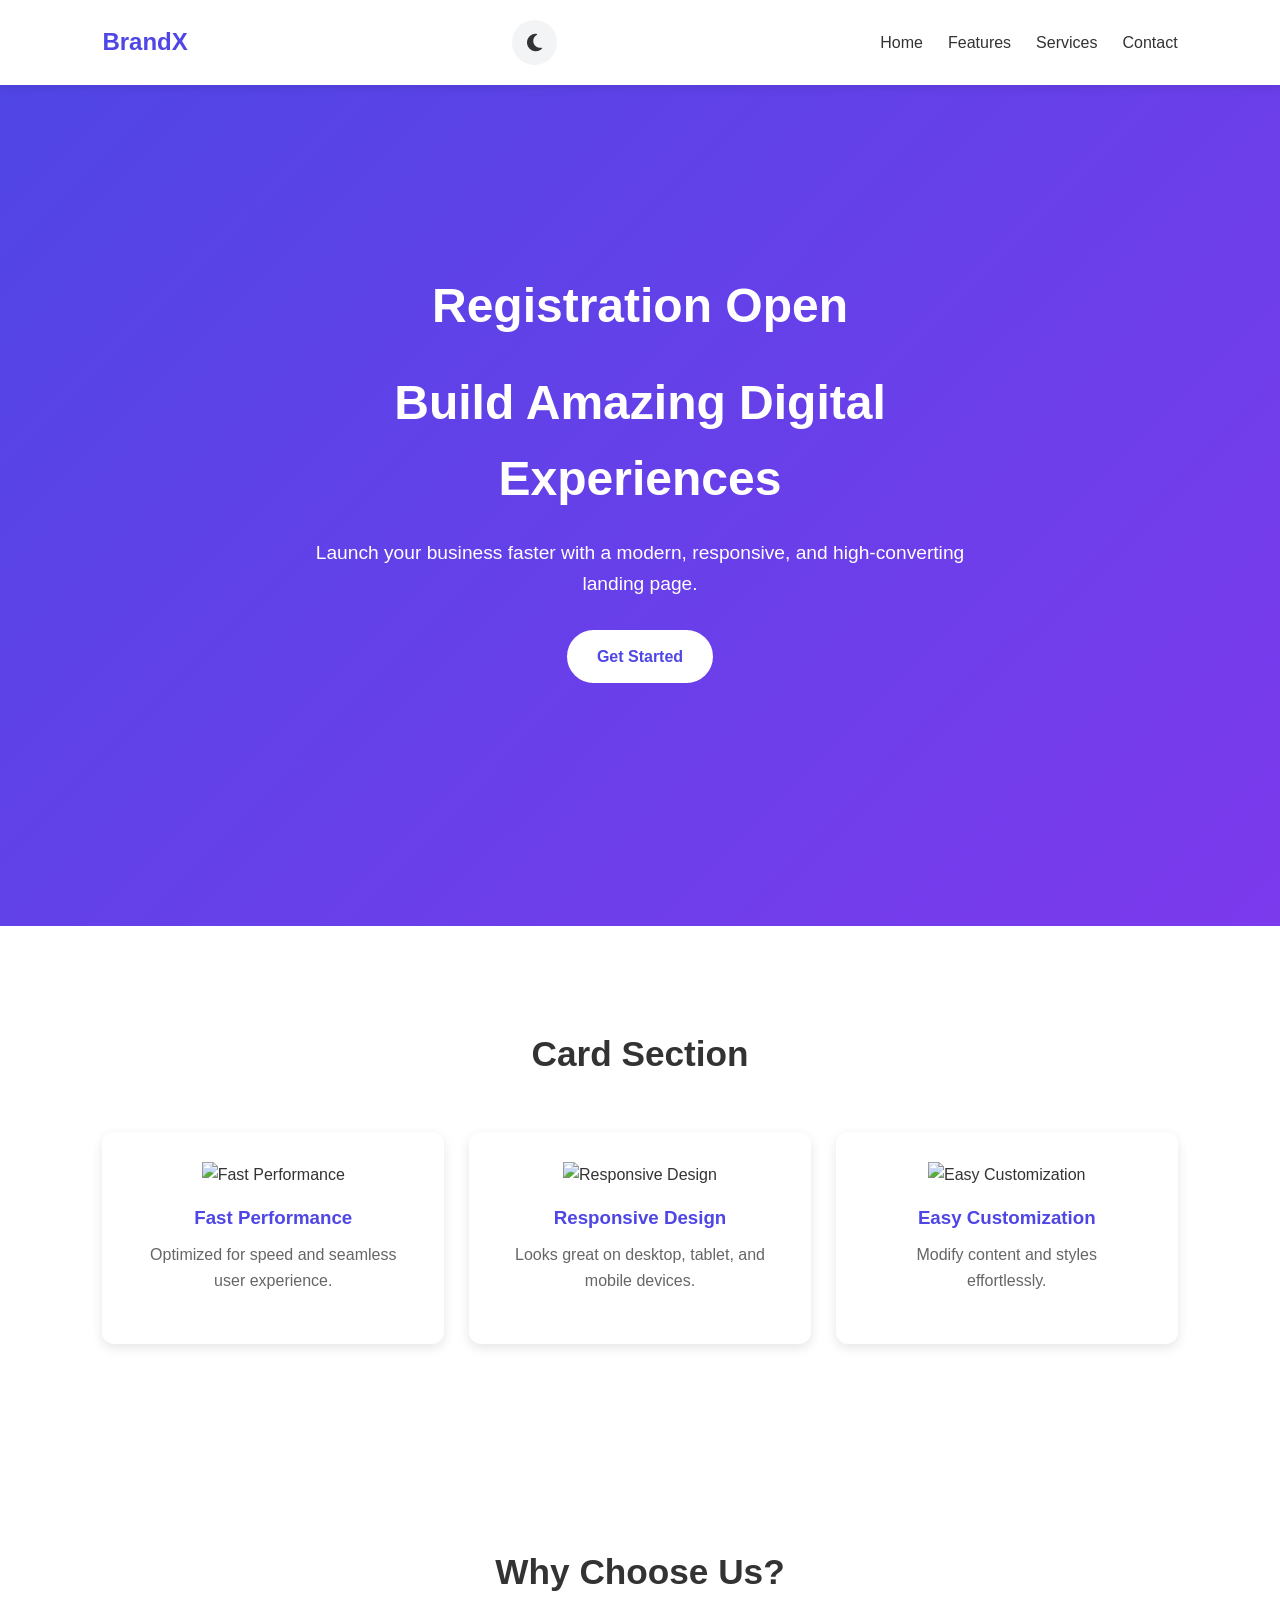
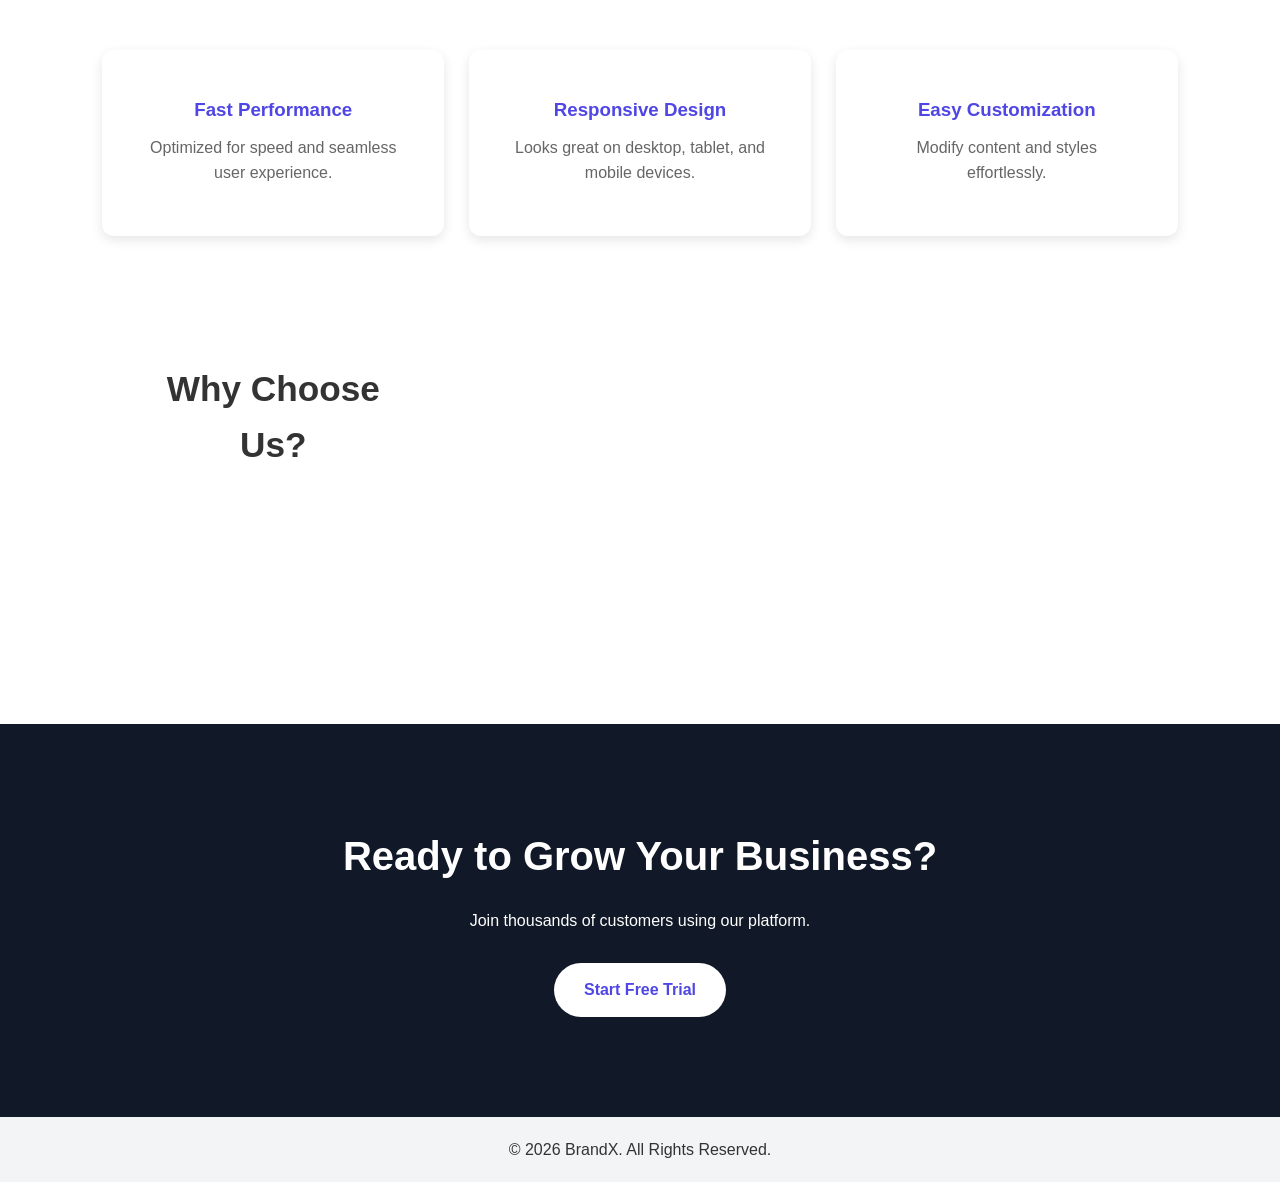
==== commit 36c66e59: "add card feature" ====
--- a/index.html
+++ b/index.html
@@ -29,6 +29,7 @@
             <li><a href="#contact">Contact</a></li>
         </ul>
     </nav>
+   
 
     <section class="hero" id="home">
         <div class="hero-content">
@@ -43,27 +44,8 @@
             <a href="#features" class="btn">Get Started</a>
         </div>
     </section>
-
-    <section class="features" id="features">
-        <h2>Why Choose Us?</h2>
-
-        <div class="feature-grid">
-            <div class="card">
-                <h3>Fast Performance</h3>
-                <p>Optimized for speed and seamless user experience.</p>
-            </div>
-
-            <div class="card">
-                <h3>Responsive Design</h3>
-                <p>Looks great on desktop, tablet, and mobile devices.</p>
-            </div>
-
-            <div class="card">
-                <h3>Easy Customization</h3>
-                <p>Modify content and styles effortlessly.</p>
-            </div>
-            <section class="features" id="features">
-    <h2>Why Choose Us?</h2>
+     <section class="features" id="features">
+    <h2>Card Section</h2>
 
     <div class="feature-grid">
 
@@ -87,6 +69,34 @@
 
     </div>
 </section>
+
+    <section class="features" id="features">
+        <h2>Why Choose Us?</h2>
+
+        <div class="feature-grid">
+            <div class="card">
+                <h3>Fast Performance</h3>
+                <p>Optimized for speed and seamless user experience.</p>
+            </div>
+
+            <div class="card">
+                <h3>Responsive Design</h3>
+                <p>Looks great on desktop, tablet, and mobile devices.</p>
+            </div>
+
+            <div class="card">
+                <h3>Easy Customization</h3>
+                <p>Modify content and styles effortlessly.</p>
+            </div>
+            <section class="features" id="features">
+    <h2>Why Choose Us?</h2>
+
+  
+  
+  
+
+    </div>
+</section>
         </div>
     </section>
 
